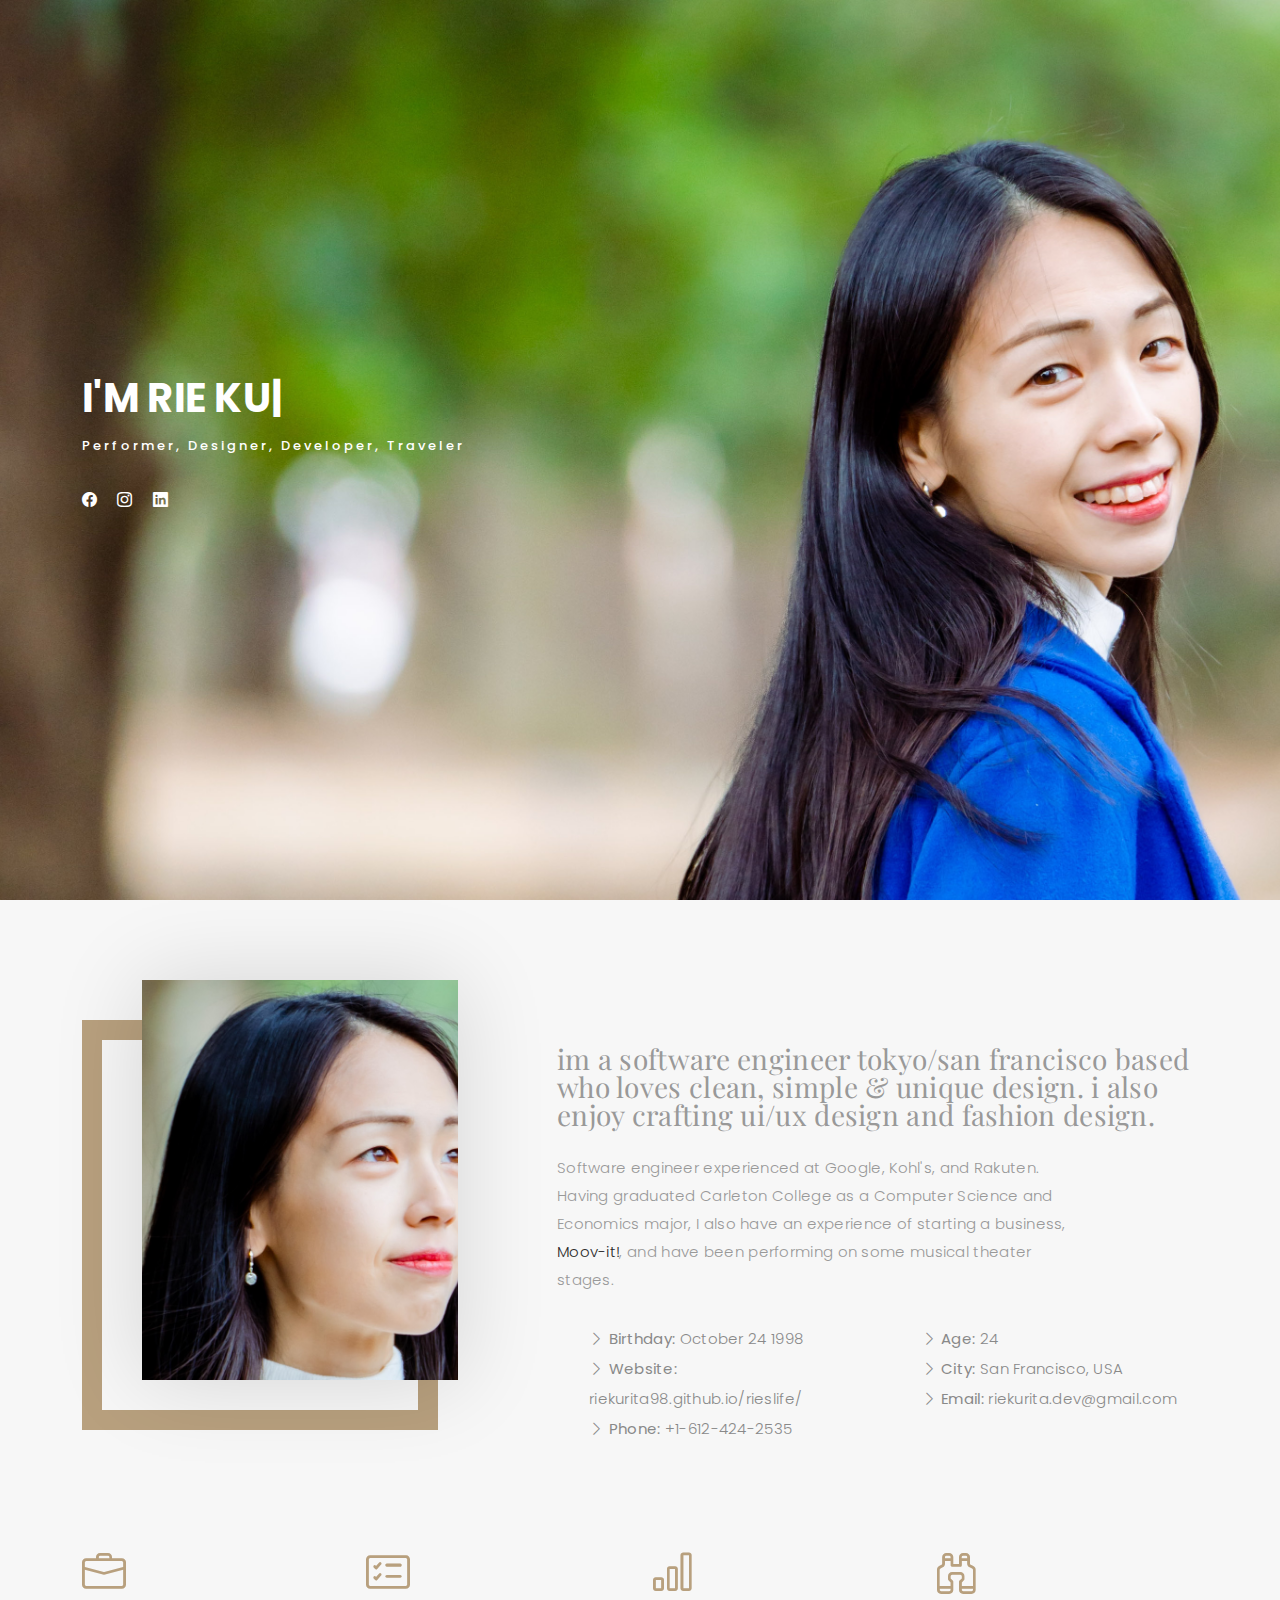
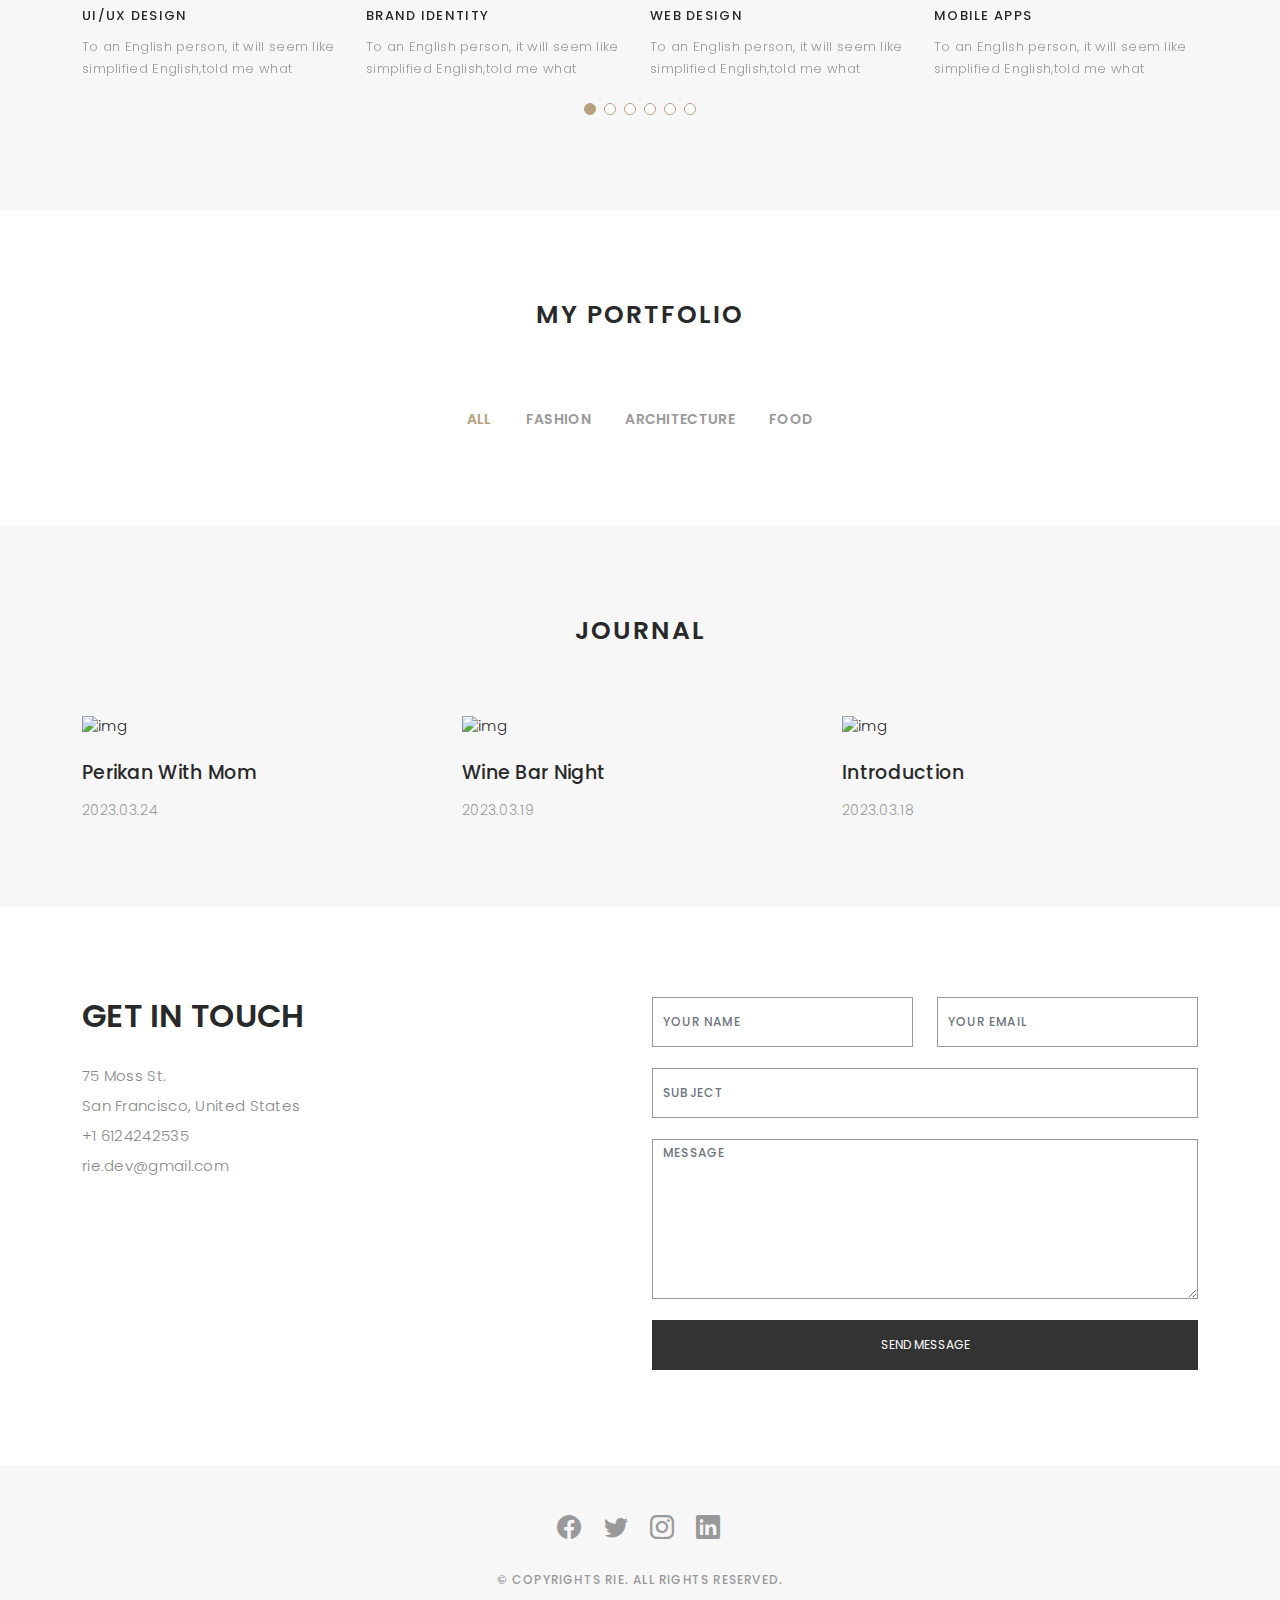
==== index.html @ 885d5ade "trial" ====
<!DOCTYPE html>
<html lang="en">

<head>
  <meta charset="utf-8">
  <meta content="width=device-width, initial-scale=1.0" name="viewport">

  <title>Rie Kurita - Design + Theater</title>
  <meta content="" name="description">
  <meta content="" name="keywords">

  <!-- Favicons -->
  <link href="assets/img/favicon.png" rel="icon">
  <link href="assets/img/apple-touch-icon.png" rel="apple-touch-icon">

  <!-- Google Fonts -->
  <link href="https://fonts.googleapis.com/css?family=Poppins:300,300i,400,400i,500,500i,600,600i,700,700i|Playfair+Display:400,400i,500,500i,600,600i,700,700i,900,900i" rel="stylesheet">

  <!-- Vendor CSS Files -->
  <link href="assets/vendor/bootstrap/css/bootstrap.min.css" rel="stylesheet">
  <link href="assets/vendor/bootstrap-icons/bootstrap-icons.css" rel="stylesheet">
  <link href="assets/vendor/boxicons/css/boxicons.min.css" rel="stylesheet">
  <link href="assets/vendor/glightbox/css/glightbox.min.css" rel="stylesheet">
  <link href="assets/vendor/swiper/swiper-bundle.min.css" rel="stylesheet">

  <!-- Template Main CSS File -->
  <link href="assets/css/style.css" rel="stylesheet">

  <!-- =======================================================
  * Template Name: Folio - v4.10.0
  * Template URL: https://bootstrapmade.com/folio-bootstrap-portfolio-template/
  * Author: BootstrapMade.com
  * License: https://bootstrapmade.com/license/
  ======================================================== -->
</head>

<body>

  <!-- ======= Header ======= -->
  <header id="header" class="fixed-top ">
    <div class="container d-flex align-items-center justify-content-between">

      <a href="index.html" class="logo"><img src="assets/img/logo.png" alt="" class="img-fluid"></a>
      <!-- Uncomment below if you prefer to use an text logo -->
      <!-- <h1 class="logo"><a href="index.html">Folio</a></h1> -->

      <nav id="navbar" class="navbar">
        <ul>
          <li><a class="nav-link scrollto active" href="#hero">Home</a></li>
          <li><a class="nav-link scrollto" href="#about">About</a></li>
          <li><a class="nav-link  scrollto" href="#portfolio">Portfolio</a></li>
          <li><a class="nav-link  scrollto" href="#journal">Blog</a></li>
          <!-- <li class="dropdown"><a href="#"><span>Drop Down</span> <i class="bi bi-chevron-down"></i></a>
            <ul>
              <li><a href="#">Drop Down 1</a></li>
              <li class="dropdown"><a href="#"><span>Deep Drop Down</span> <i class="bi bi-chevron-right"></i></a>
                <ul>
                  <li><a href="#">Deep Drop Down 1</a></li>
                  <li><a href="#">Deep Drop Down 2</a></li>
                  <li><a href="#">Deep Drop Down 3</a></li>
                  <li><a href="#">Deep Drop Down 4</a></li>
                  <li><a href="#">Deep Drop Down 5</a></li>
                </ul>
              </li>
              <li><a href="#">Drop Down 2</a></li>
              <li><a href="#">Drop Down 3</a></li>
              <li><a href="#">Drop Down 4</a></li>
            </ul>
          </li> -->
          <li><a class="nav-link scrollto" href="#contact">Contact</a></li>
        </ul>
        <i class="bi bi-list mobile-nav-toggle"></i>
      </nav><!-- .navbar -->

    </div>
  </header><!-- End Header -->

  <!-- ======= Hero Section ======= -->
  <div id="hero" class="home">

    <div class="container">
      <div class="hero-content">
        <h1>I'm <span class="typed" data-typed-items="Rie Kurita, Performer, Designer, Developer, Traveler"></span></h1>
        <p>Performer, Designer, Developer, Traveler</p>

        <ul class="list-unstyled list-social">
          <li><a href="#"><i class="bi bi-facebook"></i></a></li>
          <!-- <li><a href="#"><i class="bi bi-twitter"></i></a></li> -->
          <li><a href="#"><i class="bi bi-instagram"></i></a></li>
          <li><a href="#"><i class="bi bi-linkedin"></i></a></li>
        </ul>
      </div>
    </div>
  </div><!-- End Hero -->

  <main id="main">

    <!-- ======= About Section ======= -->
    <div id="about" class="paddsection">
      <div class="container">
        <div class="row justify-content-between">

          <div class="col-lg-4 ">
            <div class="div-img-bg">
              <div class="about-img">
                <img src="assets/img/me1.jpg" class="img-responsive" alt="me">
              </div>
            </div>
          </div>

          <div class="col-lg-7">
            <div class="about-descr">

              <p class="p-heading">im a software engineer tokyo/san francisco based who loves clean, simple & unique design. i also enjoy crafting ui/ux design and fashion design. </p>
              <p class="separator">Software engineer experienced at Google, Kohl's, and Rakuten. Having graduated Carleton College as a Computer Science and Economics major, I also have an experience of starting a business, <a href="https://moovit2019.wordpress.com/">Moov-it!</a>, and have been performing on some musical theater stages.</p>

            </div>

            <div class="row about-stats">
              <div class="col-lg-6">
                <ul>
                  <li><i class="bi bi-chevron-right"></i> <strong>Birthday:</strong> <span>October 24 1998</span></li>
                  <li><i class="bi bi-chevron-right"></i> <strong>Website:</strong> <span>riekurita98.github.io/rieslife/</span></li>
                  <li><i class="bi bi-chevron-right"></i> <strong>Phone:</strong> <span>+1-612-424-2535</span></li>
                </ul>
              </div>
              <div class="col-lg-6">
                <ul>
                  <li><i class="bi bi-chevron-right"></i> <strong>Age:</strong> <span>24</span></li>
                  <li><i class="bi bi-chevron-right"></i> <strong>City:</strong> <span>San Francisco, USA</span></li>
                  <li><i class="bi bi-chevron-right"></i> <strong>Email:</strong> <span>riekurita.dev@gmail.com</span></li>
                </ul>
              </div>
            </div>

          </div>
        </div>
      </div>
    </div><!-- End About Section -->

    <!-- ======= Services Section ======= -->
    <div id="services">
      <div class="container">

        <div class="services-slider swiper" data-aos="fade-up" data-aos-delay="100">
          <div class="swiper-wrapper">

            <div class="swiper-slide">
              <div class="services-block">
                <i class="bi bi-briefcase"></i>
                <span>UI/UX DESIGN</span>
                <p class="separator">To an English person, it will seem like simplified English,told me what </p>
              </div>
            </div><!-- End testimonial item -->

            <div class="swiper-slide">
              <div class="services-block">
                <i class="bi bi-card-checklist"></i>
                <span>BRAND IDENTITY</span>
                <p class="separator">To an English person, it will seem like simplified English,told me what </p>
              </div>
            </div><!-- End testimonial item -->

            <div class="swiper-slide">
              <div class="services-block">
                <i class="bi bi-bar-chart"></i>
                <span>WEB DESIGN</span>
                <p class="separator">To an English person, it will seem like simplified English,told me what </p>
              </div>
            </div><!-- End testimonial item -->

            <div class="swiper-slide">
              <div class="services-block">
                <i class="bi bi-binoculars"></i>
                <span>MOBILE APPS</span>
                <p class="separator">To an English person, it will seem like simplified English,told me what </p>
              </div>
            </div><!-- End testimonial item -->

            <div class="swiper-slide">
              <div class="services-block">
                <i class="bi bi-brightness-high"></i>
                <span>Analytics</span>
                <p class="separator">To an English person, it will seem like simplified English,told me what </p>
              </div>
            </div><!-- End testimonial item -->

            <div class="swiper-slide">
              <div class="services-block">
                <i class="bi bi-calendar4-week"></i>
                <span>PHOTOGRAPHY</span>
                <p class="separator">To an English person, it will seem like simplified English,told me what </p>
              </div>
            </div><!-- End testimonial item -->

          </div>
          <div class="swiper-pagination"></div>
        </div>

      </div>

    </div><!-- End Services Section -->

    <!-- ======= Portfolio Section ======= -->
    <div id="portfolio" class="paddsection">

      <div class="container">
        <div class="section-title text-center">
          <h2>My Portfolio</h2>
        </div>
      </div>

      <div class="container">

        <div class="row">
          <div class="col-lg-12 d-flex justify-content-center">
            <ul id="portfolio-flters">
              <li data-filter="*" class="filter-active">All</li>
              <li data-filter=".filter-fashion">Fashion</li>
              <li data-filter=".filter-architecture">Architecture</li>
              <li data-filter=".filter-food">Food</li>
            </ul>
          </div>
        </div>

        <div class="row portfolio-container section-contents">
        </div>

      </div>

    </div><!-- End Portfolio Section -->

    <!-- ======= Journal Section ======= -->
    <div id="journal" class="text-left paddsection">

      <div class="container">
        <div class="section-title text-center">
          <h2>journal</h2>
        </div>
      </div>

      <div class="container">
        <div class="journal-block">
          <div class="row journal-container section-contents">
          </div>
        </div>
      </div>

    </div><!-- End Journal Section -->

    <!-- ======= Contact Section ======= -->
    <div id="contact" class="paddsection">
      <div class="container">
        <div class="contact-block1">
          <div class="row">

            <div class="col-lg-6">
              <div class="contact-contact">

                <h2 class="mb-30">GET IN TOUCH</h2>

                <ul class="contact-details">
                  <li><span>75 Moss St.</span></li>
                  <li><span>San Francisco, United States</span></li>
                  <li><span>+1 6124242535</span></li>
                  <li><span>rie.dev@gmail.com</span></li>
                </ul>

              </div>
            </div>

            <div class="col-lg-6">
              <form action="forms/contact.php" method="post" role="form" class="php-email-form">
                <div class="row gy-3">

                  <div class="col-lg-6">
                    <div class="form-group contact-block1">
                      <input type="text" name="name" class="form-control" id="name" placeholder="Your Name" required>
                    </div>
                  </div>

                  <div class="col-lg-6">
                    <div class="form-group">
                      <input type="email" class="form-control" name="email" id="email" placeholder="Your Email" required>
                    </div>
                  </div>

                  <div class="col-lg-12">
                    <div class="form-group">
                      <input type="text" class="form-control" name="subject" id="subject" placeholder="Subject" required>
                    </div>
                  </div>

                  <div class="col-lg-12">
                    <div class="form-group">
                      <textarea class="form-control" name="message" placeholder="Message" required></textarea>
                    </div>
                  </div>

                  <div class="col-lg-12">
                    <div class="loading">Loading</div>
                    <div class="error-message"></div>
                    <div class="sent-message">Your message has been sent. Thank you!</div>
                  </div>

                  <div class="mt-0">
                    <input type="submit" class="btn btn-defeault btn-send" value="Send message">
                  </div>

                </div>
              </form>
            </div>
          </div>
        </div>
      </div>
    </div><!-- End Contact Section -->

  </main><!-- End #main -->

  <!-- ======= Footer ======= -->
  <div id="footer" class="text-center">
    <div class="container">
      <div class="socials-media text-center">

        <ul class="list-unstyled">
          <li><a href="#"><i class="bi bi-facebook"></i></a></li>
          <li><a href="#"><i class="bi bi-twitter"></i></a></li>
          <li><a href="#"><i class="bi bi-instagram"></i></a></li>
          <li><a href="#"><i class="bi bi-linkedin"></i></a></li>
        </ul>

      </div>

      <p>&copy; Copyrights Rie. All rights reserved.</p>

    </div>
  </div><!-- End Footer -->

  <a href="#" class="back-to-top d-flex align-items-center justify-content-center"><i class="bi bi-arrow-up-short"></i></a>

  <!-- Vendor JS Files -->
  <script src="assets/vendor/bootstrap/js/bootstrap.bundle.min.js"></script>
  <script src="assets/vendor/glightbox/js/glightbox.min.js"></script>
  <script src="assets/vendor/isotope-layout/isotope.pkgd.min.js"></script>
  <script src="assets/vendor/swiper/swiper-bundle.min.js"></script>
  <script src="assets/vendor/typed.js/typed.min.js"></script>
  <script src="assets/vendor/php-email-form/validate.js"></script>

  <!-- Template Main JS File -->
  <script type="module" src="assets/js/main.js"></script>

  <!-- Script to iterate through images -->
	<!-- Jquery Library File -->
	<script src="assets/js/jquery-1.12.4.min.js"></script>
	<!-- Bootstrap js file -->
	<script src="assets/js/bootstrap.min.js"></script>
  <script>
    var sections = ["fashion", "architecture", "food"];
    sections.forEach(section => {
      $.ajax({
        url : "./assets/img/portfolio/" + section,
    beforeSend: function( xhr ) {
        xhr.overrideMimeType( "text/plain; charset=x-user-defined" );
    }
}).done(function (data) {
          // console.log(window.URL, "1");
            $(data).find("a").attr("href", function (i, val) {
                if( val.match(/\.(jpe?g|png|gif)$/) ) { 
                    var title = val.replace("/assets/img/portfolio/" + section + "/", "");
                    title = title.replace(".jpg", "");
                    var date = title.substring(0, 4) + "." + title.substring(4, 6) + "." + title.substring(6, 8);
                    var desc = title.substring(8, title.length);
                    desc = desc.split("-").join(" ");

                    var contents = "<div class='col-lg-4 col-md-6 portfolio-item filter-" + section + "'><img src='" + val + "' class='img-fluid' alt=''>  <div class='portfolio-info'><h4>" + desc + "</h4><p>" + date + "</p>  <a href='" + val + "' data-gallery='portfolioGallery' class='portfolio-lightbox preview-link' title='" + title + "'><i class='bx bx-plus'></i></a><a href='portfolio-details.html' class='details-link' title='More Details'><i class='bx bx-link'></i></a></div></div>";
                    $(".portfolio-container").prepend(contents);
                } 
            });
          })
      });

    $.ajax({
        url : "/assets/img/blog",
        success: function (data) {
          console.log("2");
            $(data).find("a").attr("href", function (i, val) {
                if( val.match(/\.(jpe?g|png|gif)$/) ) { 
                    var title = val.replace("/assets/img/blog/", "");
                    title = title.replace(".jpg", "");
                    var date = title.substring(0, 4) + "." + title.substring(4, 6) + "." + title.substring(6, 8);
                    var desc = title.substring(8, title.length);
                    desc = desc.split("-").join(" ");

                    var blog_contents = "<div class='col-lg-4 col-md-6 journal-item'><div class='journal-info'><a href='blog-single.html?title=" + title + "'><img src='" + val + "' class='img-responsive' alt='img'></a><div class='journal-txt'><h4><a href='blog-single.html?title=" + title + "'>" + desc + "</a></h4><p class='separator'>" + date + "</p></div></div></div>";
                    $(".journal-container").prepend(blog_contents);
                } 
            });
          }
      });  

//       sections.forEach(section => {
//       $.ajax({
//         url : "./assets/img/portfolio/" + section,
//     beforeSend: function( xhr ) {
//         xhr.overrideMimeType( "text/plain; charset=x-user-defined" );
//     }
// }).done(function( data ) {
//     if ( console && console.log ) {
//         console.log( "Sample of data:", data.slice( 0, 100 ) );
//     }
// })
//       });
      
  </script>

</body>

</html>
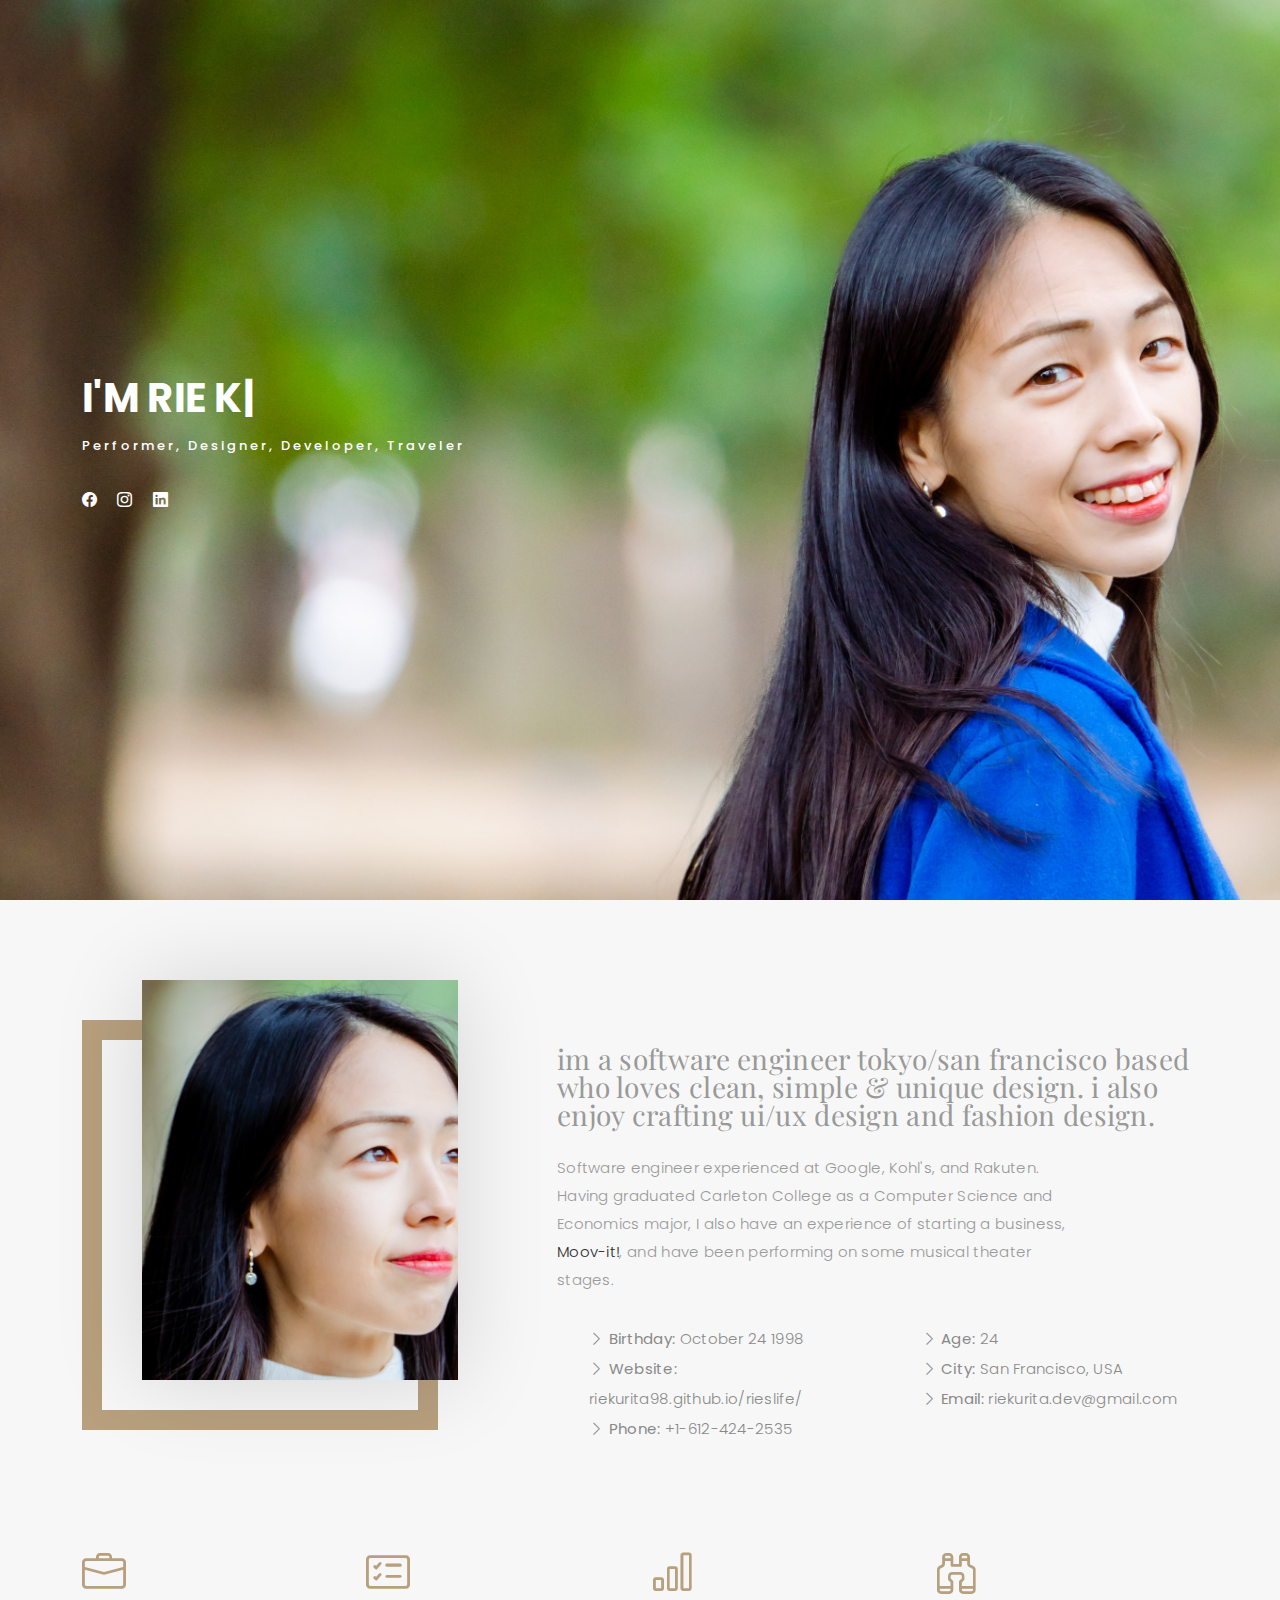
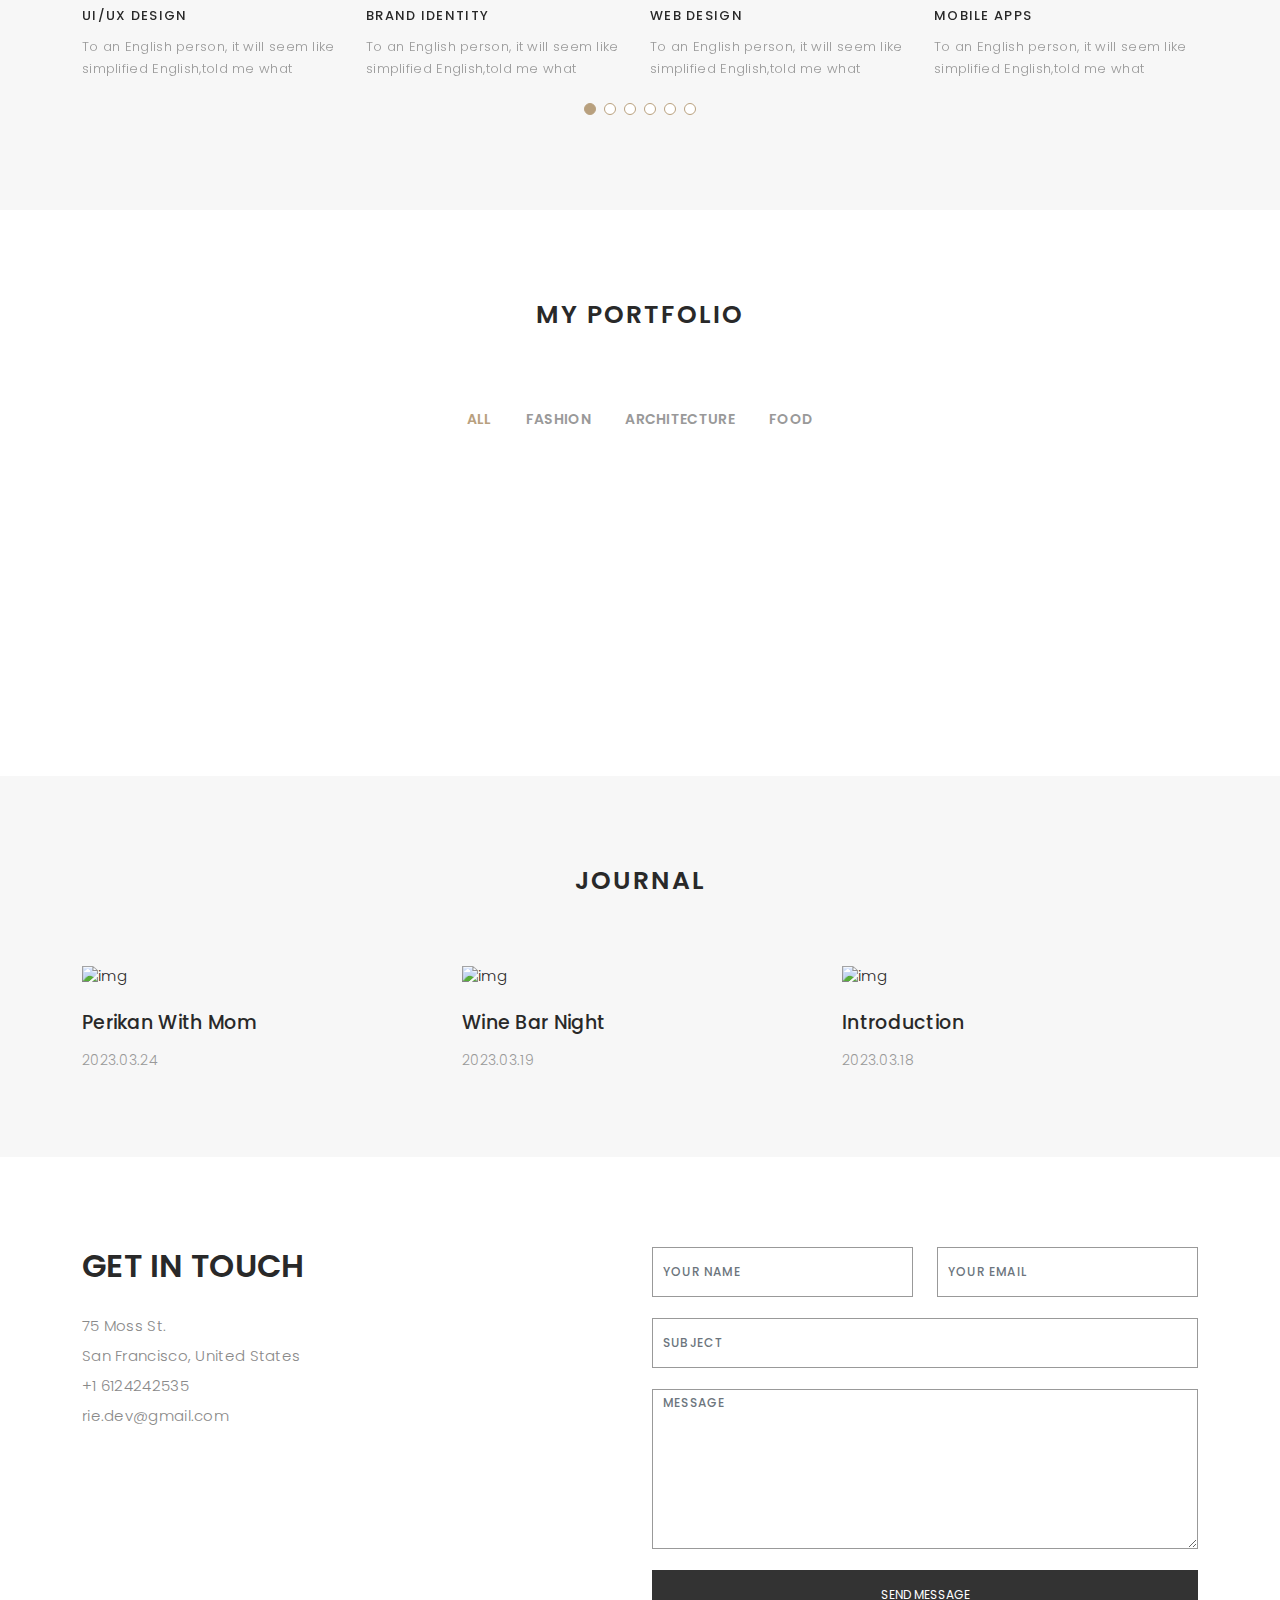
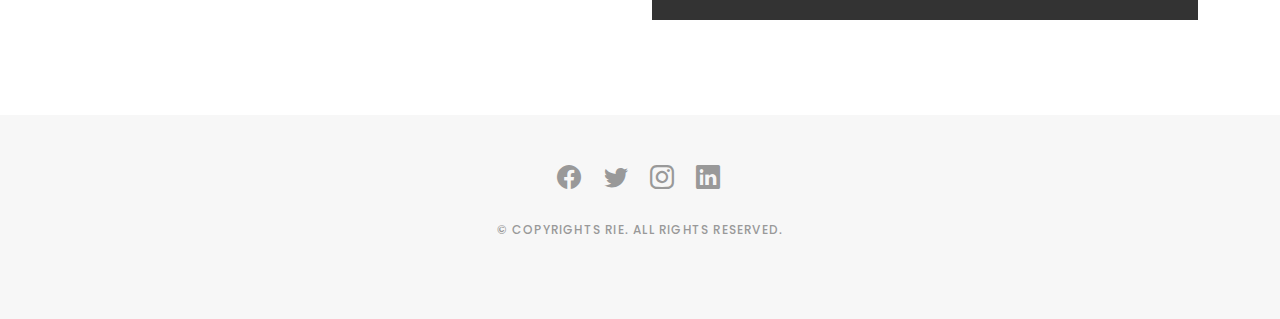
==== commit 7ffef0f4: "tral" ====
--- a/index.html
+++ b/index.html
@@ -357,13 +357,9 @@
   <script>
     var sections = ["fashion", "architecture", "food"];
     sections.forEach(section => {
-      $.ajax({
-        url : "./assets/img/portfolio/" + section,
-    beforeSend: function( xhr ) {
-        xhr.overrideMimeType( "text/plain; charset=x-user-defined" );
-    }
-}).done(function (data) {
-          // console.log(window.URL, "1");
+        $.ajax({
+        url : "./assets/img/portfolio/" + section + "/",
+        success: function (data) {
             $(data).find("a").attr("href", function (i, val) {
                 if( val.match(/\.(jpe?g|png|gif)$/) ) { 
                     var title = val.replace("/assets/img/portfolio/" + section + "/", "");
@@ -376,13 +372,13 @@
                     $(".portfolio-container").prepend(contents);
                 } 
             });
-          })
-      });
+          }
+      });  
+    });
 
     $.ajax({
         url : "/assets/img/blog",
         success: function (data) {
-          console.log("2");
             $(data).find("a").attr("href", function (i, val) {
                 if( val.match(/\.(jpe?g|png|gif)$/) ) { 
                     var title = val.replace("/assets/img/blog/", "");
@@ -397,19 +393,6 @@
             });
           }
       });  
-
-//       sections.forEach(section => {
-//       $.ajax({
-//         url : "./assets/img/portfolio/" + section,
-//     beforeSend: function( xhr ) {
-//         xhr.overrideMimeType( "text/plain; charset=x-user-defined" );
-//     }
-// }).done(function( data ) {
-//     if ( console && console.log ) {
-//         console.log( "Sample of data:", data.slice( 0, 100 ) );
-//     }
-// })
-//       });
       
   </script>
 
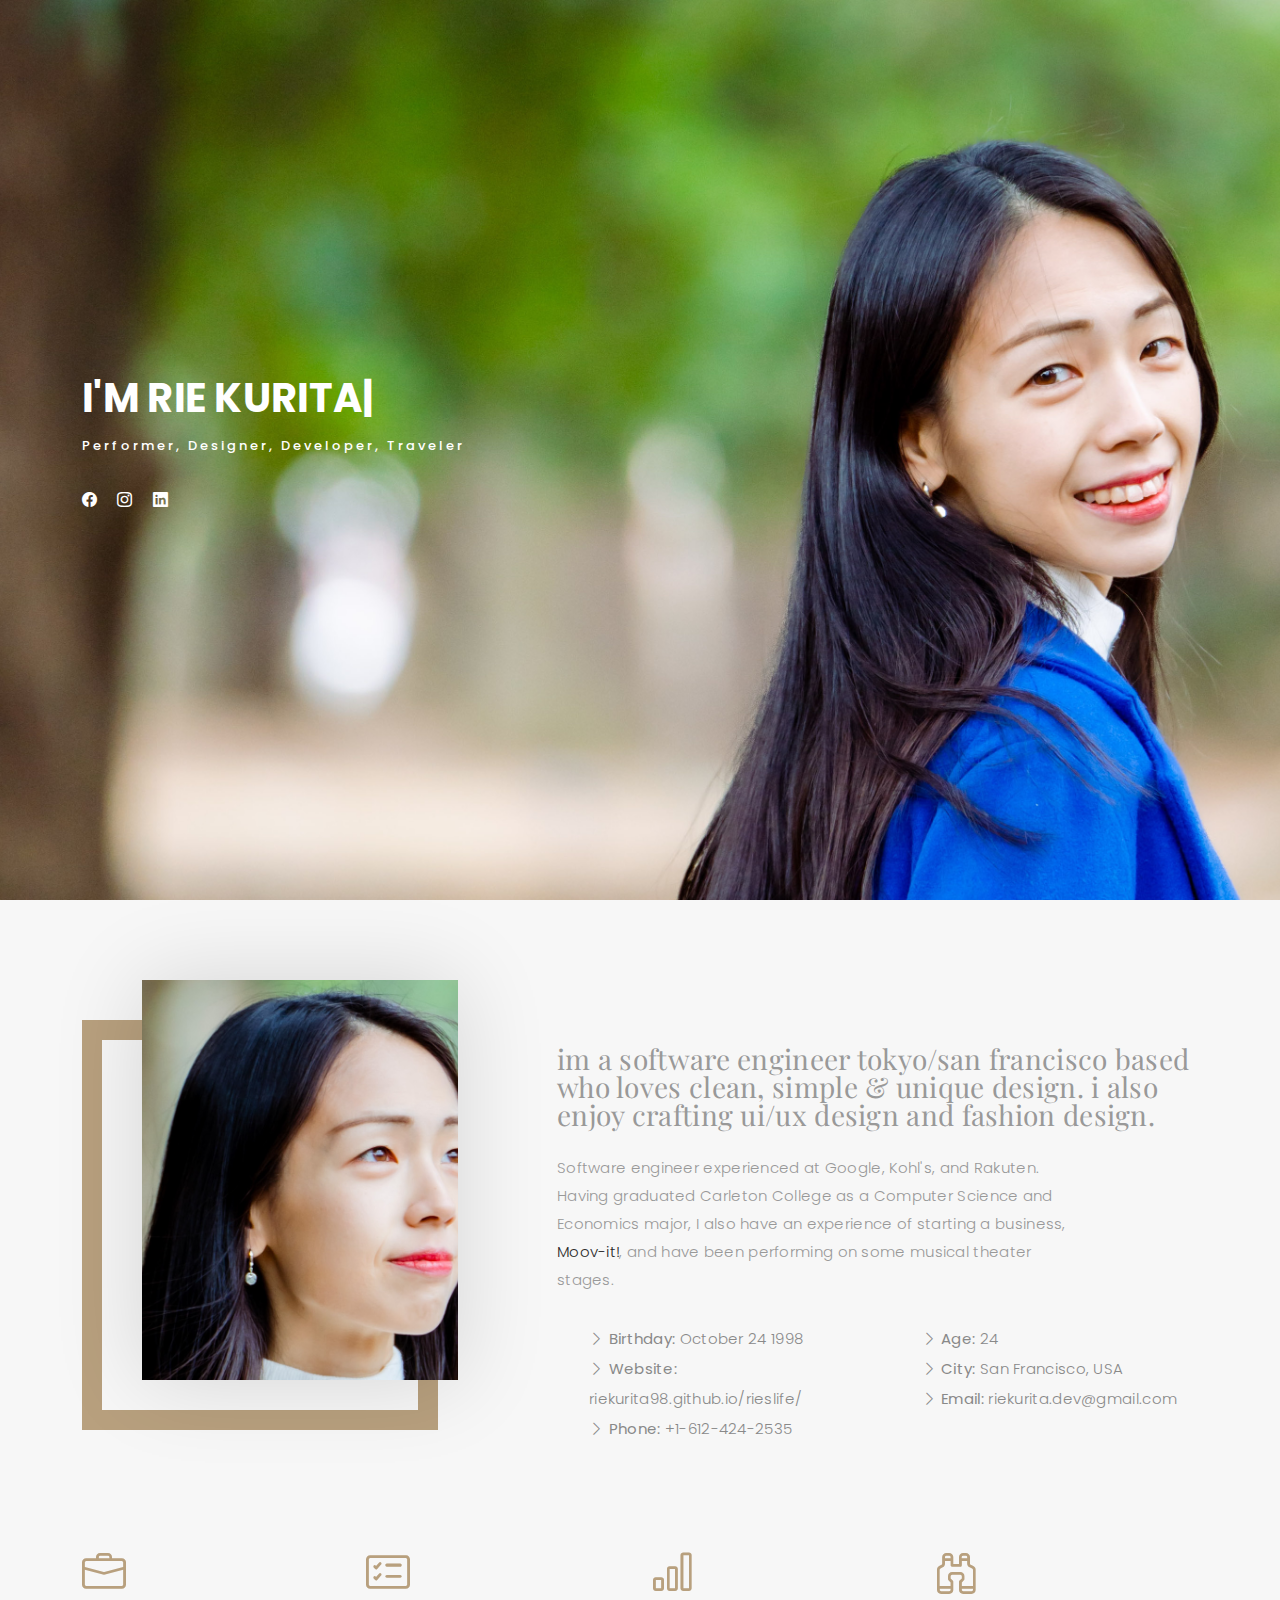
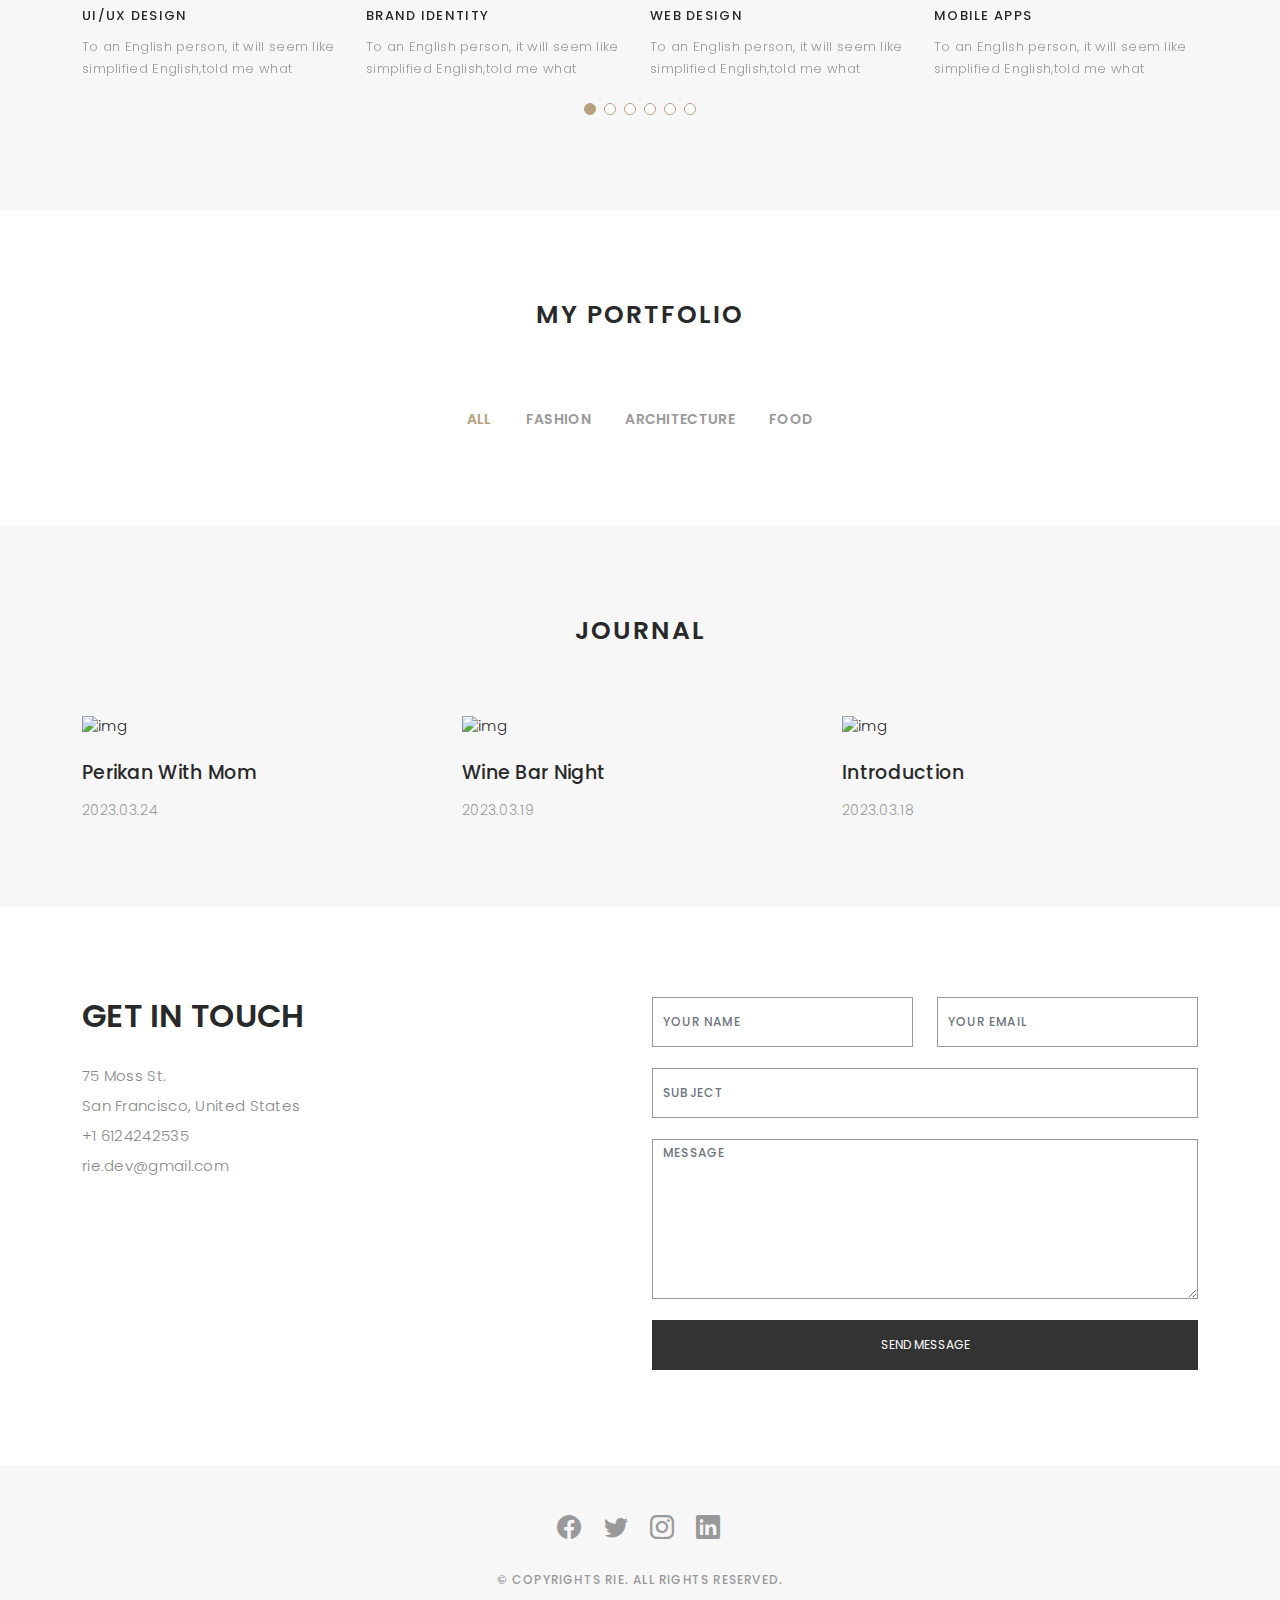
==== commit 3127e810: "tral" ====
--- a/index.html
+++ b/index.html
@@ -358,7 +358,8 @@
     var sections = ["fashion", "architecture", "food"];
     sections.forEach(section => {
         $.ajax({
-        url : "./assets/img/portfolio/" + section + "/",
+        // url : "./assets/img/portfolio/" + section + "/",
+        url: "./assets/img/portfolio/fashion/20230320Pattern-Dress.jpg",
         success: function (data) {
             $(data).find("a").attr("href", function (i, val) {
                 if( val.match(/\.(jpe?g|png|gif)$/) ) { 
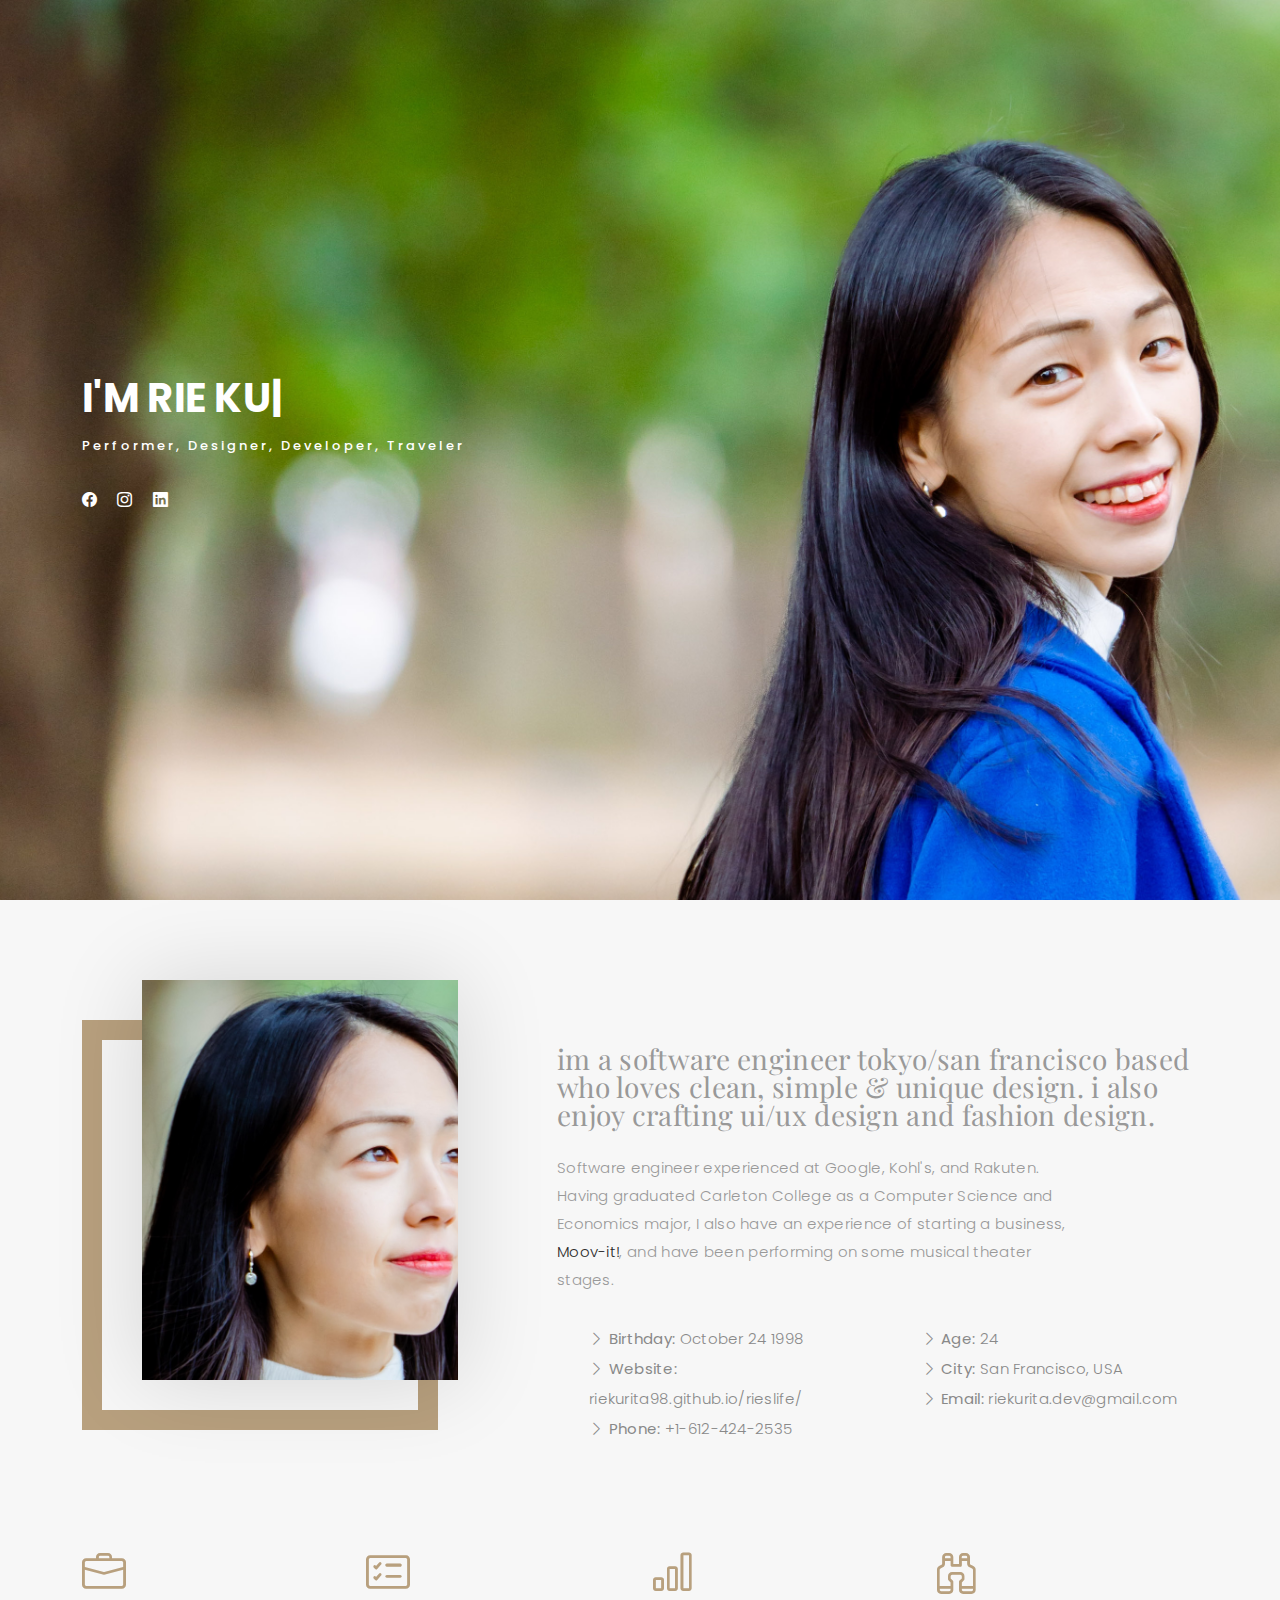
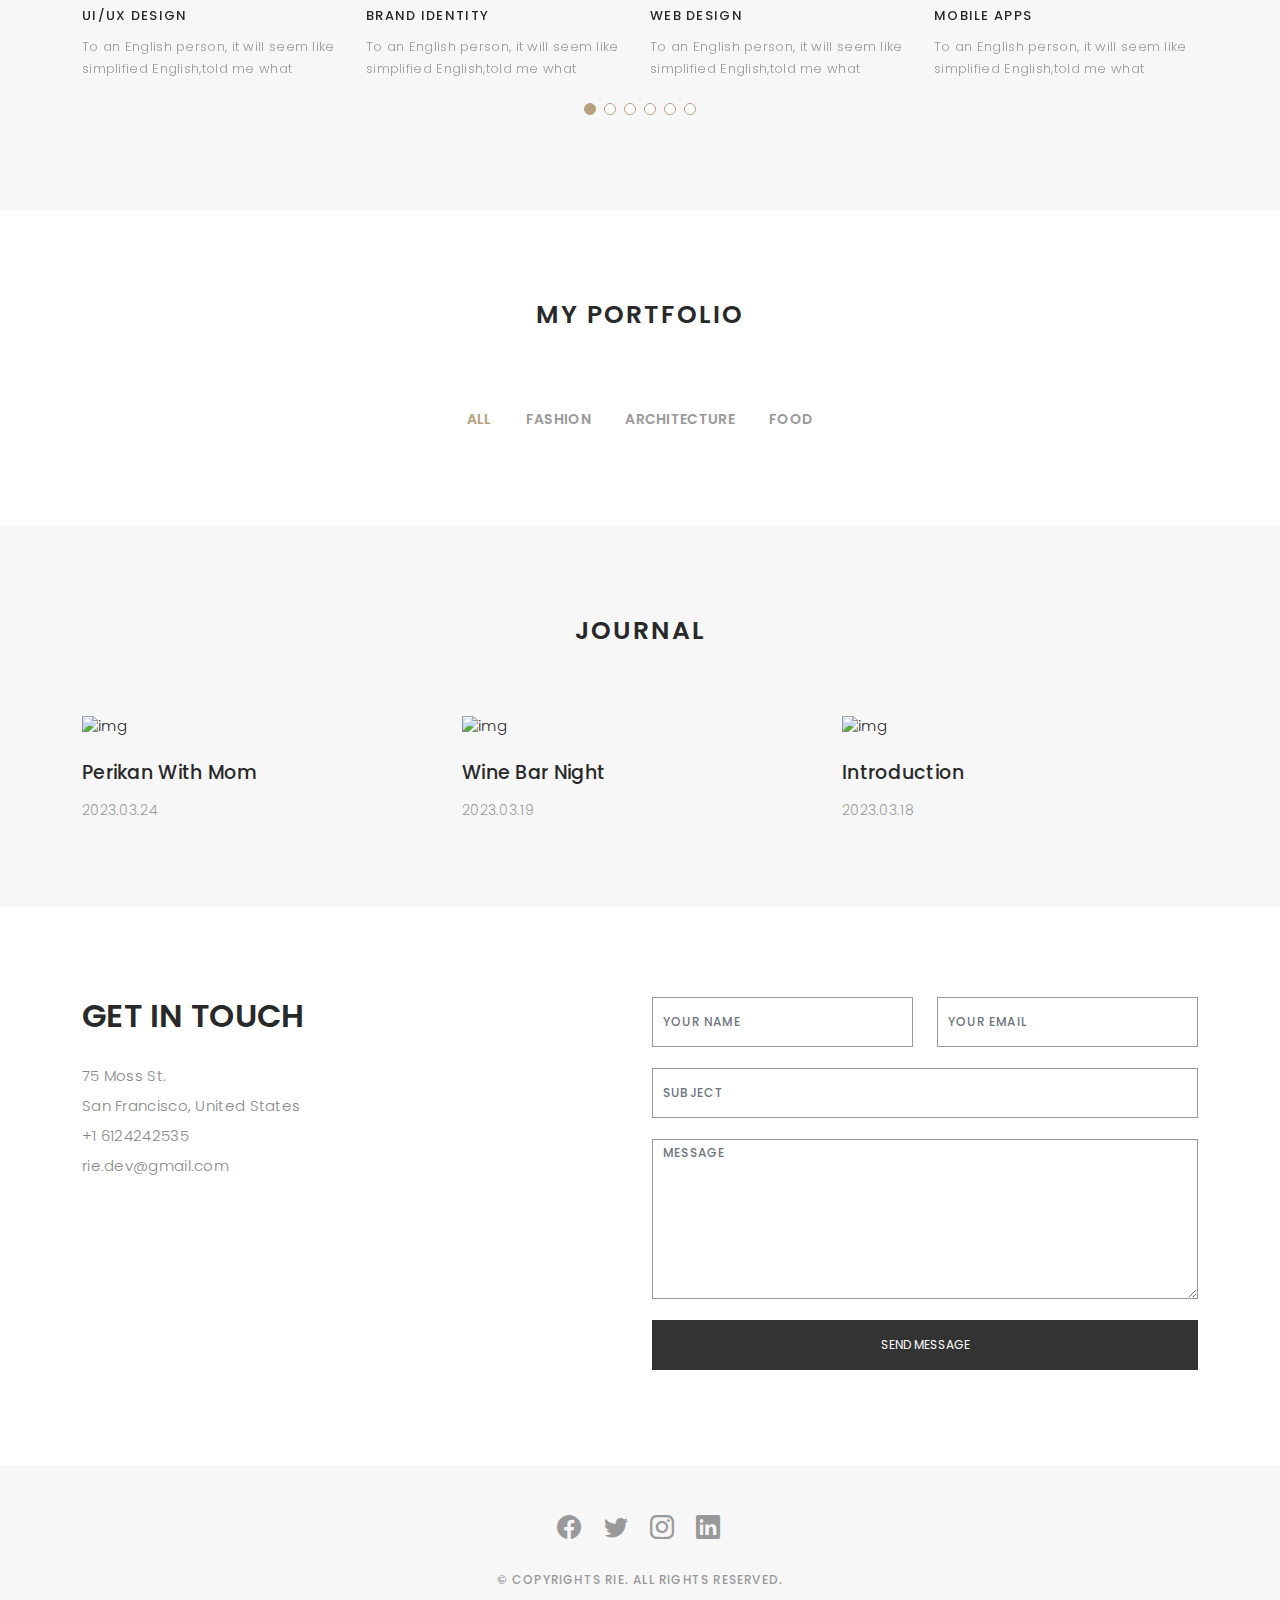
==== commit 2267a54b: "image not working" ====
--- a/index.html
+++ b/index.html
@@ -358,8 +358,7 @@
     var sections = ["fashion", "architecture", "food"];
     sections.forEach(section => {
         $.ajax({
-        // url : "./assets/img/portfolio/" + section + "/",
-        url: "./assets/img/portfolio/fashion/20230320Pattern-Dress.jpg",
+        url : "./assets/img/portfolio/" + section,
         success: function (data) {
             $(data).find("a").attr("href", function (i, val) {
                 if( val.match(/\.(jpe?g|png|gif)$/) ) { 
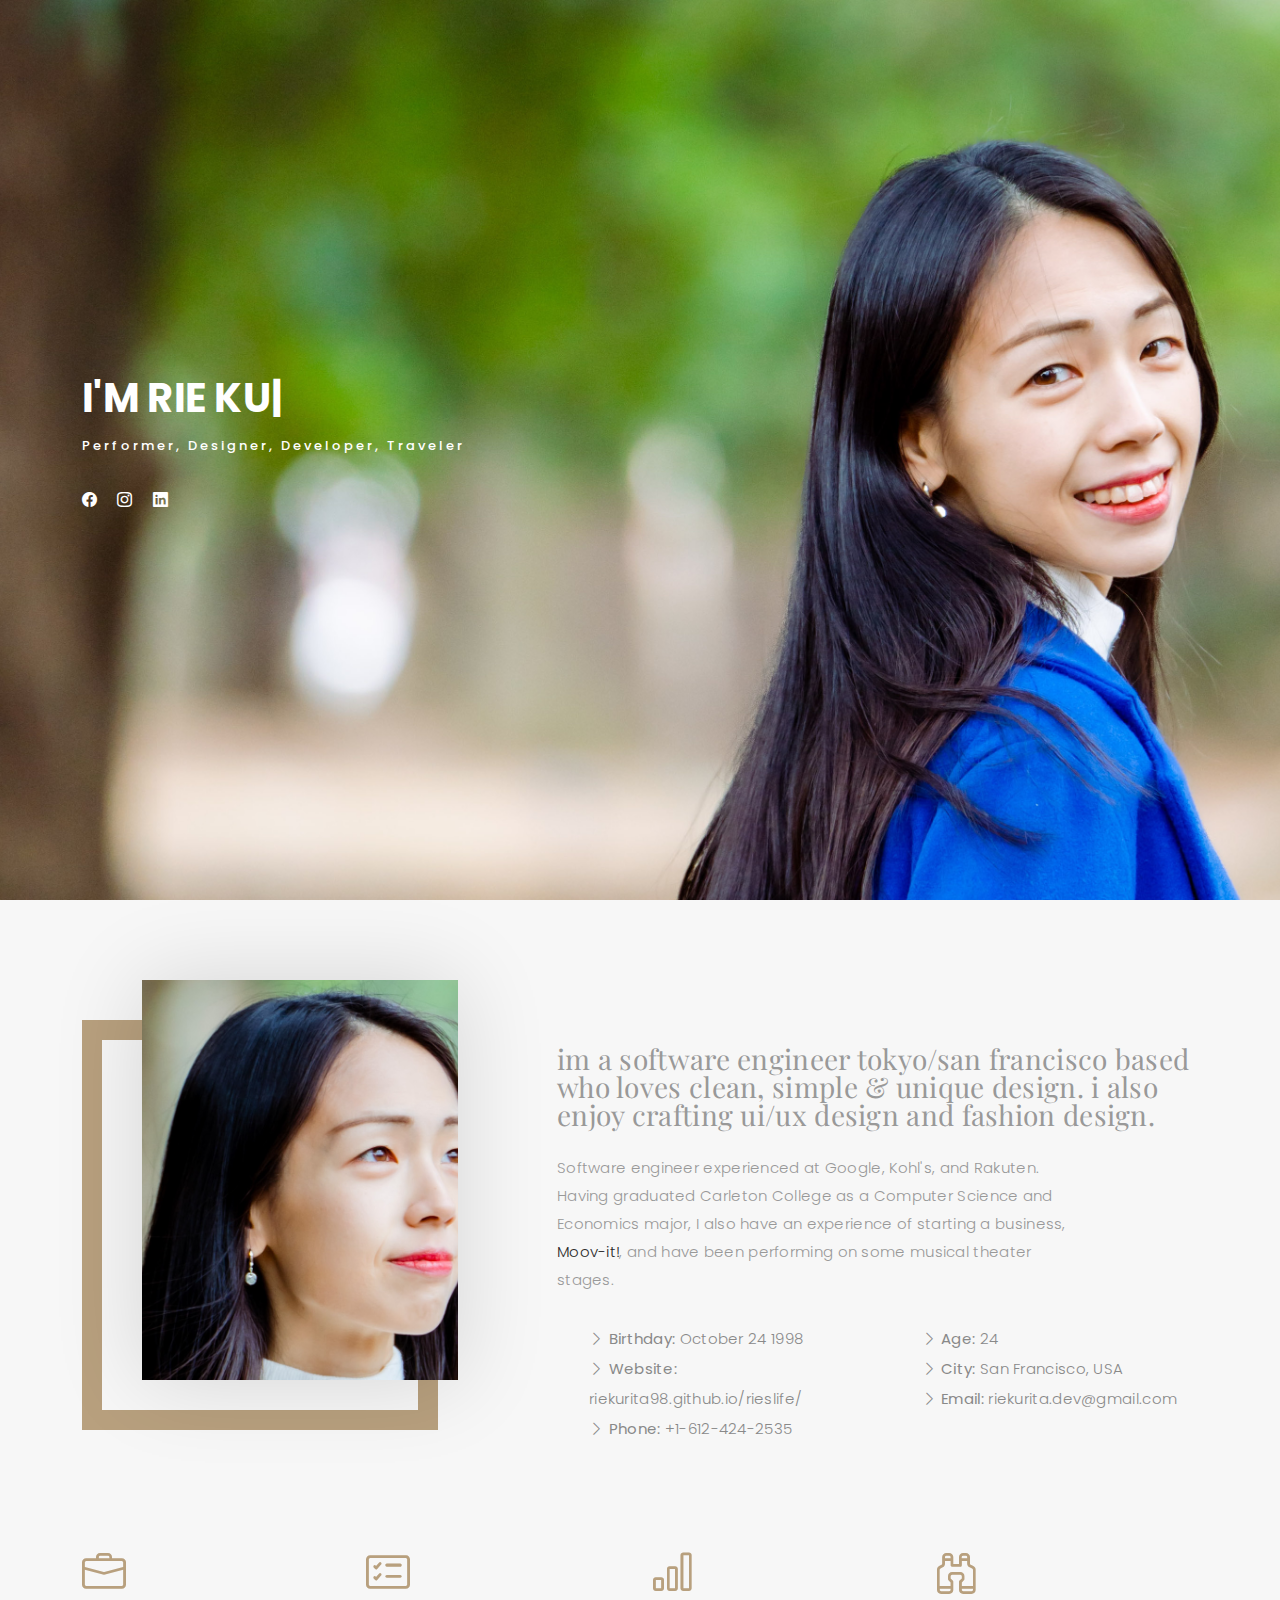
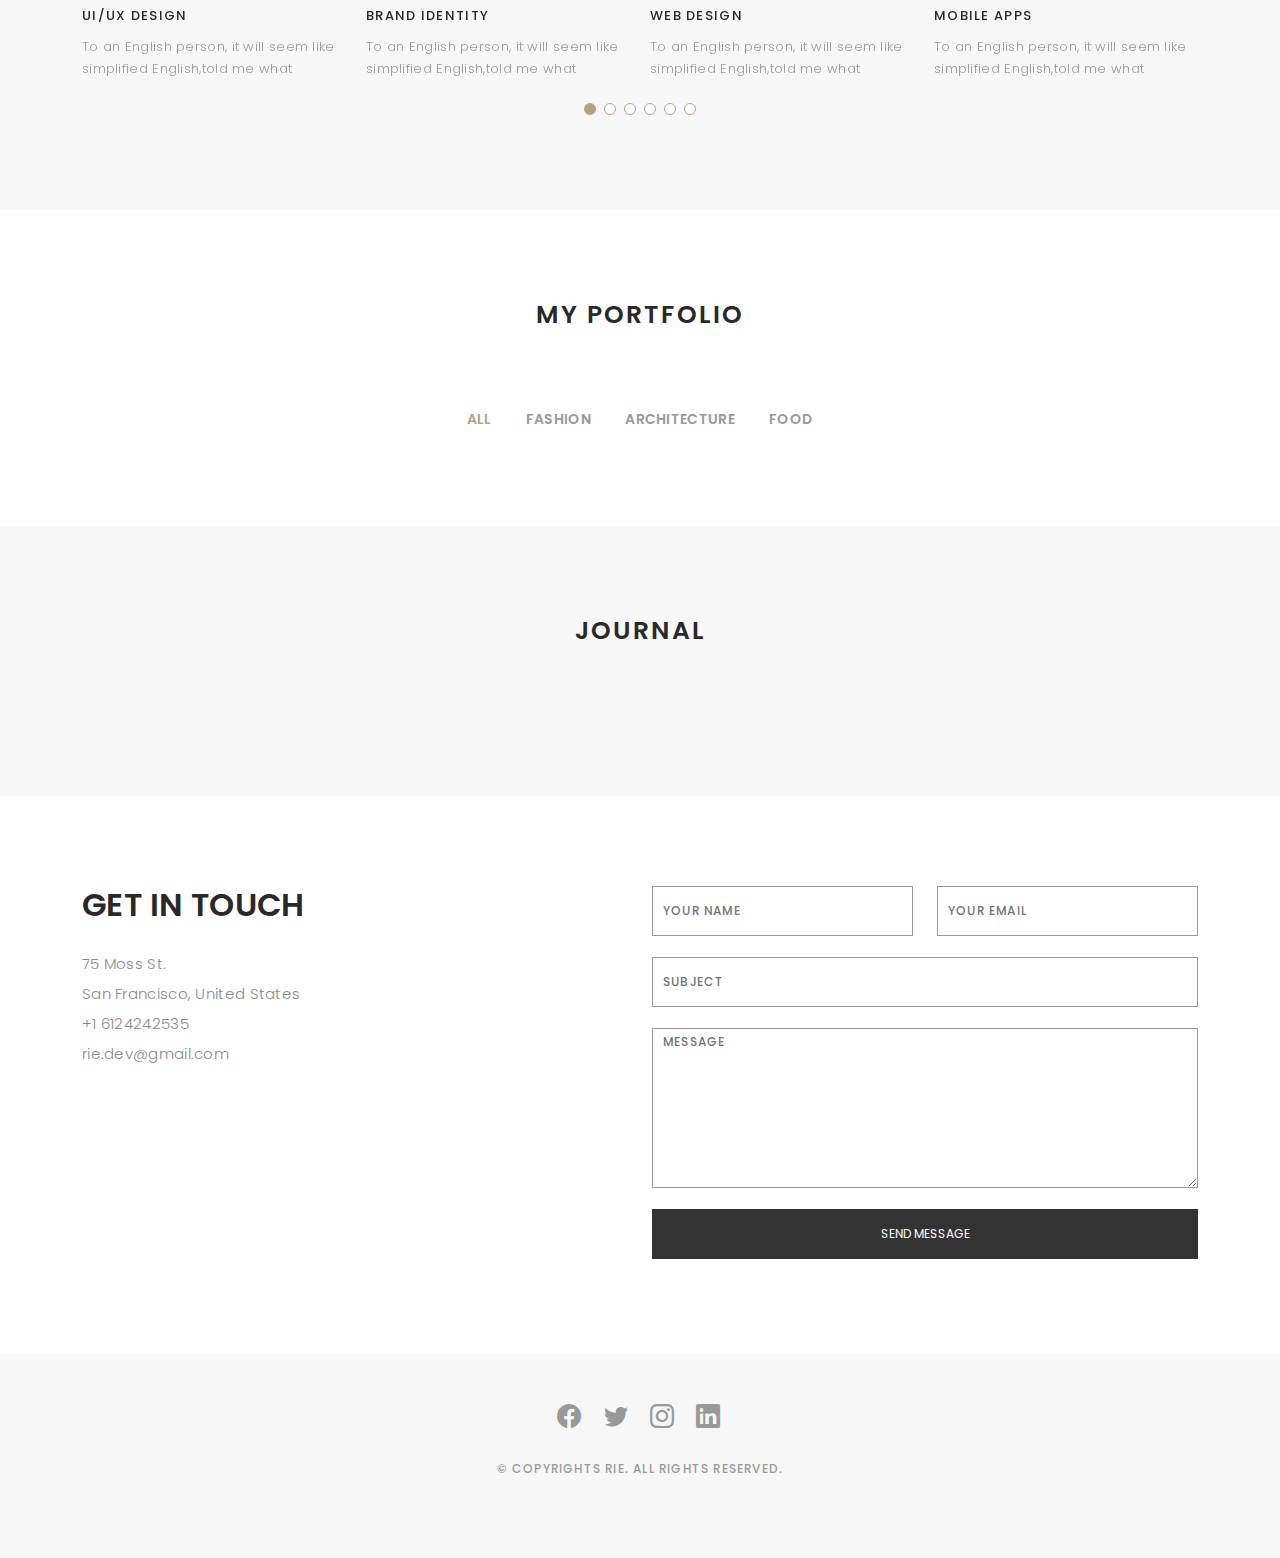
==== commit d9471bd5: "trial1" ====
--- a/index.html
+++ b/index.html
@@ -355,45 +355,43 @@
 	<!-- Bootstrap js file -->
 	<script src="assets/js/bootstrap.min.js"></script>
   <script>
-    var sections = ["fashion", "architecture", "food"];
-    sections.forEach(section => {
-        $.ajax({
-        url : "./assets/img/portfolio/" + section,
-        success: function (data) {
-            $(data).find("a").attr("href", function (i, val) {
-                if( val.match(/\.(jpe?g|png|gif)$/) ) { 
-                    var title = val.replace("/assets/img/portfolio/" + section + "/", "");
-                    title = title.replace(".jpg", "");
-                    var date = title.substring(0, 4) + "." + title.substring(4, 6) + "." + title.substring(6, 8);
-                    var desc = title.substring(8, title.length);
-                    desc = desc.split("-").join(" ");
-
-                    var contents = "<div class='col-lg-4 col-md-6 portfolio-item filter-" + section + "'><img src='" + val + "' class='img-fluid' alt=''>  <div class='portfolio-info'><h4>" + desc + "</h4><p>" + date + "</p>  <a href='" + val + "' data-gallery='portfolioGallery' class='portfolio-lightbox preview-link' title='" + title + "'><i class='bx bx-plus'></i></a><a href='portfolio-details.html' class='details-link' title='More Details'><i class='bx bx-link'></i></a></div></div>";
-                    $(".portfolio-container").prepend(contents);
-                } 
-            });
-          }
-      });  
-    });
-
-    $.ajax({
-        url : "/assets/img/blog",
-        success: function (data) {
-            $(data).find("a").attr("href", function (i, val) {
-                if( val.match(/\.(jpe?g|png|gif)$/) ) { 
-                    var title = val.replace("/assets/img/blog/", "");
-                    title = title.replace(".jpg", "");
-                    var date = title.substring(0, 4) + "." + title.substring(4, 6) + "." + title.substring(6, 8);
-                    var desc = title.substring(8, title.length);
-                    desc = desc.split("-").join(" ");
-
-                    var blog_contents = "<div class='col-lg-4 col-md-6 journal-item'><div class='journal-info'><a href='blog-single.html?title=" + title + "'><img src='" + val + "' class='img-responsive' alt='img'></a><div class='journal-txt'><h4><a href='blog-single.html?title=" + title + "'>" + desc + "</a></h4><p class='separator'>" + date + "</p></div></div></div>";
-                    $(".journal-container").prepend(blog_contents);
-                } 
-            });
-          }
-      });  
-      
+    // var sections = ["fashion", "architecture", "food"];
+    // sections.forEach(section => {
+    //     $.ajax({
+    //     url : "./assets/img/portfolio/" + section,
+    //     success: function (data) {
+    //         $(data).find("a").attr("href", function (i, val) {
+    //             if( val.match(/\.(jpe?g|png|gif)$/) ) { 
+    //                 var title = val.replace("/assets/img/portfolio/" + section + "/", "");
+    //                 title = title.replace(".jpg", "");
+    //                 var date = title.substring(0, 4) + "." + title.substring(4, 6) + "." + title.substring(6, 8);
+    //                 var desc = title.substring(8, title.length);
+    //                 desc = desc.split("-").join(" ");
+
+    //                 var contents = "<div class='col-lg-4 col-md-6 portfolio-item filter-" + section + "'><img src='" + val + "' class='img-fluid' alt=''>  <div class='portfolio-info'><h4>" + desc + "</h4><p>" + date + "</p>  <a href='" + val + "' data-gallery='portfolioGallery' class='portfolio-lightbox preview-link' title='" + title + "'><i class='bx bx-plus'></i></a><a href='portfolio-details.html' class='details-link' title='More Details'><i class='bx bx-link'></i></a></div></div>";
+    //                 $(".portfolio-container").prepend(contents);
+    //             } 
+    //         });
+    //       }
+    //   });  
+    // });
+
+    var pdfFilesDirectory = '/assets/img/portfolio/fashion/';
+
+// get auto-generated page 
+$.ajax({url: pdfFilesDirectory}).then(function(html) {
+    // create temporary DOM element
+    var document = $(html);
+
+    // find all links ending with .pdf 
+    document.find('a[href$=".jpg"]').each(function() {
+        var pdfName = $(this).text();
+        var pdfUrl = $(this).attr('href');
+        console.log(pdfName, pdfUrl);
+
+        // do what you want here 
+    })
+});
   </script>
 
 </body>
